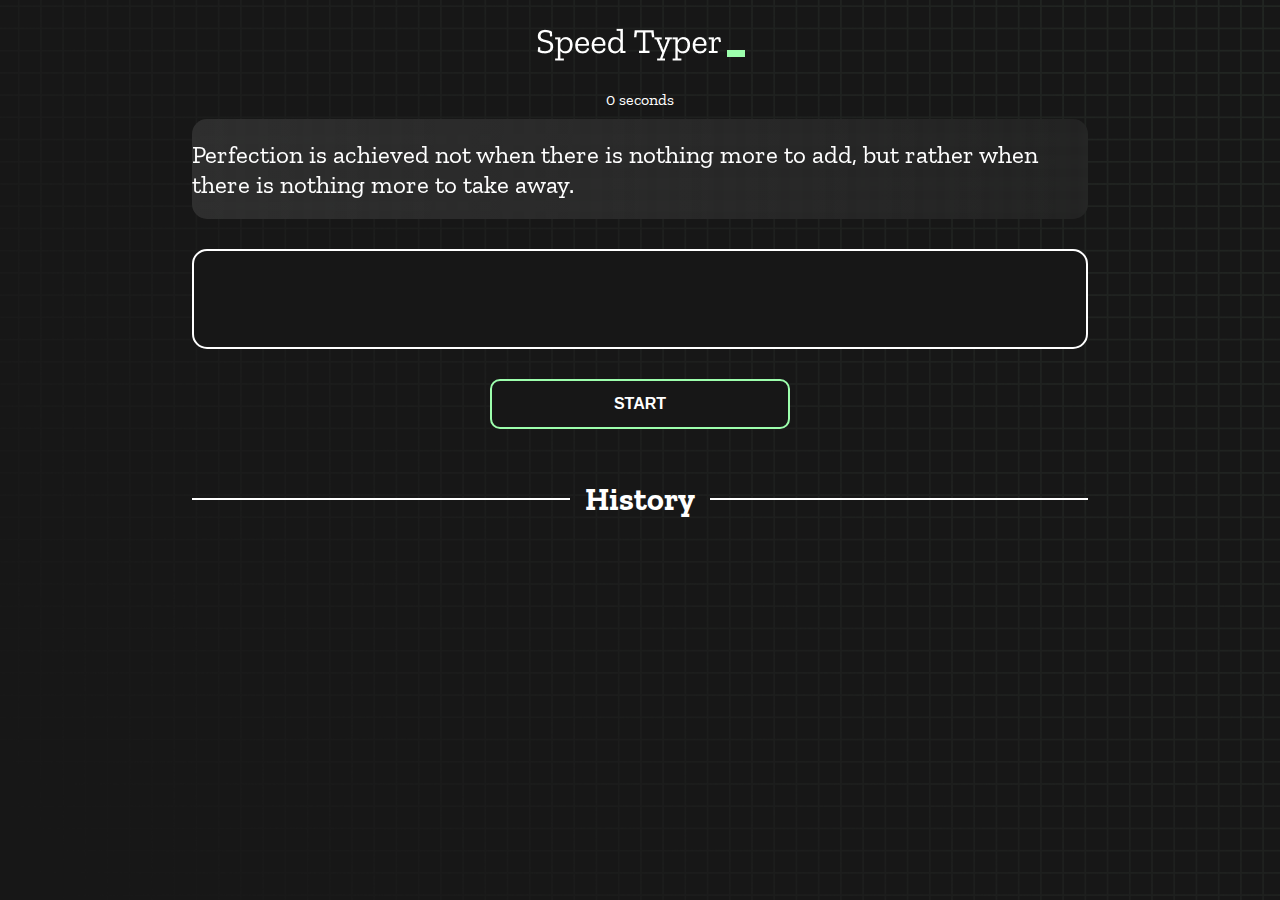
==== index.html @ 48ee15c0 "Initial commit" ====
<!DOCTYPE html>
<html lang="en">
  <head>
    <meta charset="UTF-8" />
    <meta http-equiv="X-UA-Compatible" content="IE=edge" />
    <meta name="viewport" content="width=device-width, initial-scale=1.0" />
    <title>Speed Monster</title>
    <link rel="stylesheet" href="styles.css" />
    <link rel="preconnect" href="https://fonts.googleapis.com" />
    <link rel="preconnect" href="https://fonts.gstatic.com" crossorigin />
    <link
      href="https://fonts.googleapis.com/css2?family=Zilla+Slab:wght@300;400;500&display=swap"
      rel="stylesheet"
    />
  </head>
  <body>
    <h1 class="title"><img src="./logo.png" /></h1>
    <div id="show-time">0 seconds</div>

    <div class="box-container">
      <div id="question"></div>

      <div id="display" class="inactive"></div>

      <div class="buttons">
        <button id="starts">START</button>
      </div>

      <div class="divider-container">
        <div class="line"></div>
        <h1 class="title2">History</h1>
        <div class="line"></div>
      </div>
      <div id="histories"></div>
    </div>

    <div id="countdown"></div>
    <div id="modal-background" class="hidden"></div>
    <div id="result" class="hidden"></div>

    <script src="./history.js"></script>
    <script src="./script.js"></script>
  </body>
</html>
---- styles.css ----
* {
  padding: 0;
  margin: 0;
  box-sizing: border-box;
}

body {
  background-image: url("./bg.png");
  background-size: cover;
  background-position: left top;
  font-family: "Zilla Slab", serif;
}

.box-container {
  width: 70%;
  margin: 0 auto;
}

#question {
  height: 100px;
  display: flex;
  align-items: center;
  justify-content: center;
  color: white;
  font-size: 25px;
  border-radius: 15px;
  background: rgb(255, 255, 255);
  background: linear-gradient(
    92.49deg,
    rgba(255, 255, 255, 0.1) 0.18%,
    rgba(255, 255, 255, 0.05) 99.85%
  );
  backdrop-filter: blur(5px);
  margin-bottom: 30px;
}

#display {
  height: 100px;
  display: flex;
  flex-wrap: wrap;
  align-items: center;
  padding-left: 5rem;
  color: white;
  font-size: 32px;
  background-color: #171717;
  border: 2px solid #9dffad;
  border-radius: 15px;
}

#countdown {
  position: fixed;
  height: 100vh;
  width: 100vw;
  background-color: rgba(0, 0, 0, 0.8);
  top: 0;
  left: 0;
  display: flex;
  align-items: center;
  justify-content: center;
  font-size: 3rem;
  color: white;
  display: none;
}
#result {
  position: fixed;
  top: 10%; 
  left: 10%;
  transform: translate(-50%, -50%);
  height: 250px;
  width: 400px;
  background-color: #171717;
  border-radius: 15px;
  border: 2px solid #9dffad;
  color: white;
  text-align: center;
  padding: 2rem;
}
#show-time{
  text-align: center;
  color: white;
  margin: 10px 0;
}

.green {
  color: #9dffad;
}
.red {
  color: #eb6565;
}
.bold {
  font-weight: 700;
}
.inactive {
  border: 2px solid white !important;
}
.hidden {
  display: none;
}
.title {
  text-align: center;
  color: white;
  margin: 20px 0;
}

.divider-container {
  height: 80px;
  display: flex;
  justify-content: center;
  align-items: center;
  gap: 15px;
  margin: 0 auto;
}

.line {
  height: 2px;
  background: white;
  width: 100%;
}

.title2 {
  color: white;
  display: block;
}

.buttons {
  display: flex;
  justify-content: center;
  margin: 30px 0;
}
button {
  padding: 10px 20px;
  border: none;
  font-size: 16px;
  font-weight: bold;
  width: 300px;
  height: 50px;
  color: white;
  background-color: #171717;
  border-radius: 10px;
  border: 2px solid #9dffad;
  cursor: pointer;
}

#histories {
  display: flex;
  flex-wrap: wrap;
  justify-content: space-around;
}

.card {
  width: 100%;
  height: 100%;
  padding: 50px;
  display: flex;
  justify-content: space-between;
  align-items: center;
  padding: 20px 30px;
  color: white;
  border-radius: 15px;
  background: rgb(255, 255, 255);
  background: linear-gradient(
    92.49deg,
    rgba(255, 255, 255, 0.1) 0.18%,
    rgba(255, 255, 255, 0.05) 99.85%
  );
  backdrop-filter: blur(5px);
  margin-bottom: 30px;
}

#modal-background {
  background: rgb(255, 255, 255);
  background: linear-gradient(
    92.49deg,
    rgba(255, 255, 255, 0.1) 0.18%,
    rgba(255, 255, 255, 0.05) 99.85%
  );
  backdrop-filter: blur(5px);
  height: 100vh;
  width: 100%;
  position: fixed;
  top: 0;
}

@media only screen and (max-width: 700px) {
  .box-container {
    padding: 0 20px;
    width: 100%;
  }
  .card {
    flex-direction: column;
  }
}
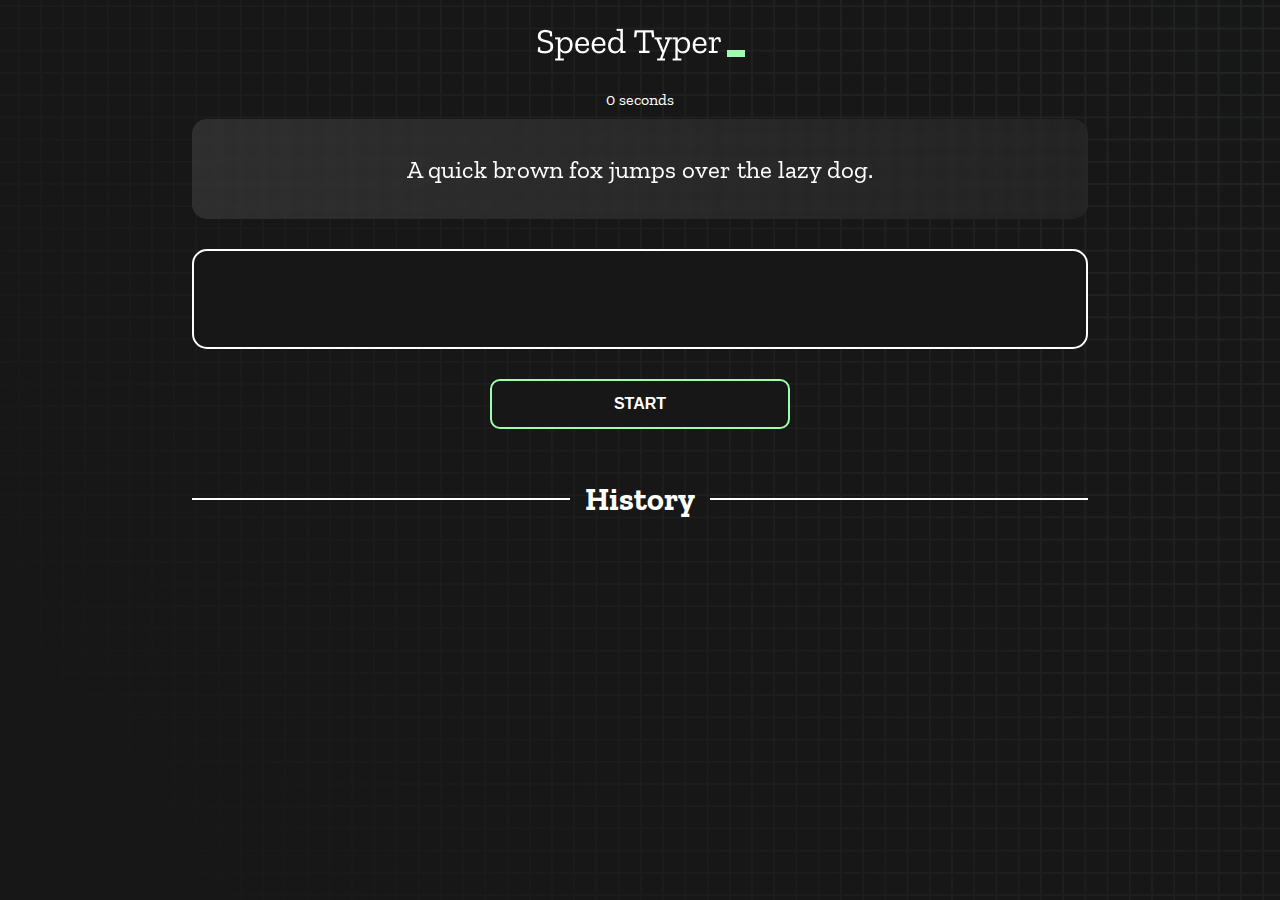
==== commit 8cfb0e30: "first commit" ====
--- a/index.html
+++ b/index.html
@@ -1,44 +1,44 @@
 <!DOCTYPE html>
 <html lang="en">
-  <head>
-    <meta charset="UTF-8" />
-    <meta http-equiv="X-UA-Compatible" content="IE=edge" />
-    <meta name="viewport" content="width=device-width, initial-scale=1.0" />
-    <title>Speed Monster</title>
-    <link rel="stylesheet" href="styles.css" />
-    <link rel="preconnect" href="https://fonts.googleapis.com" />
-    <link rel="preconnect" href="https://fonts.gstatic.com" crossorigin />
-    <link
-      href="https://fonts.googleapis.com/css2?family=Zilla+Slab:wght@300;400;500&display=swap"
-      rel="stylesheet"
-    />
-  </head>
-  <body>
-    <h1 class="title"><img src="./logo.png" /></h1>
-    <div id="show-time">0 seconds</div>
 
-    <div class="box-container">
-      <div id="question"></div>
+<head>
+  <meta charset="UTF-8" />
+  <meta http-equiv="X-UA-Compatible" content="IE=edge" />
+  <meta name="viewport" content="width=device-width, initial-scale=1.0" />
+  <title>Speed Monster assignment</title>
+  <link rel="stylesheet" href="styles.css" />
+  <link rel="preconnect" href="https://fonts.googleapis.com" />
+  <link rel="preconnect" href="https://fonts.gstatic.com" crossorigin />
+  <link href="https://fonts.googleapis.com/css2?family=Zilla+Slab:wght@300;400;500&display=swap" rel="stylesheet" />
+</head>
 
-      <div id="display" class="inactive"></div>
+<body>
+  <h1 class="title"><img src="./logo.png" /></h1>
+  <div id="show-time">0 seconds</div>
 
-      <div class="buttons">
-        <button id="starts">START</button>
-      </div>
+  <div class="box-container">
+    <div id="question"></div>
 
-      <div class="divider-container">
-        <div class="line"></div>
-        <h1 class="title2">History</h1>
-        <div class="line"></div>
-      </div>
-      <div id="histories"></div>
+    <div id="display" class="inactive"></div>
+
+    <div class="buttons">
+      <button id="starts">START</button>
     </div>
 
-    <div id="countdown"></div>
-    <div id="modal-background" class="hidden"></div>
-    <div id="result" class="hidden"></div>
+    <div class="divider-container">
+      <div class="line"></div>
+      <h1 class="title2">History</h1>
+      <div class="line"></div>
+    </div>
+    <div id="histories"></div>
+  </div>
 
-    <script src="./history.js"></script>
-    <script src="./script.js"></script>
-  </body>
-</html>
+  <div id="countdown"></div>
+  <div id="modal-background" class="hidden"></div>
+  <div id="result" class="hidden"></div>
+
+  <script src="./history.js"></script>
+  <script src="./script.js"></script>
+</body>
+
+</html>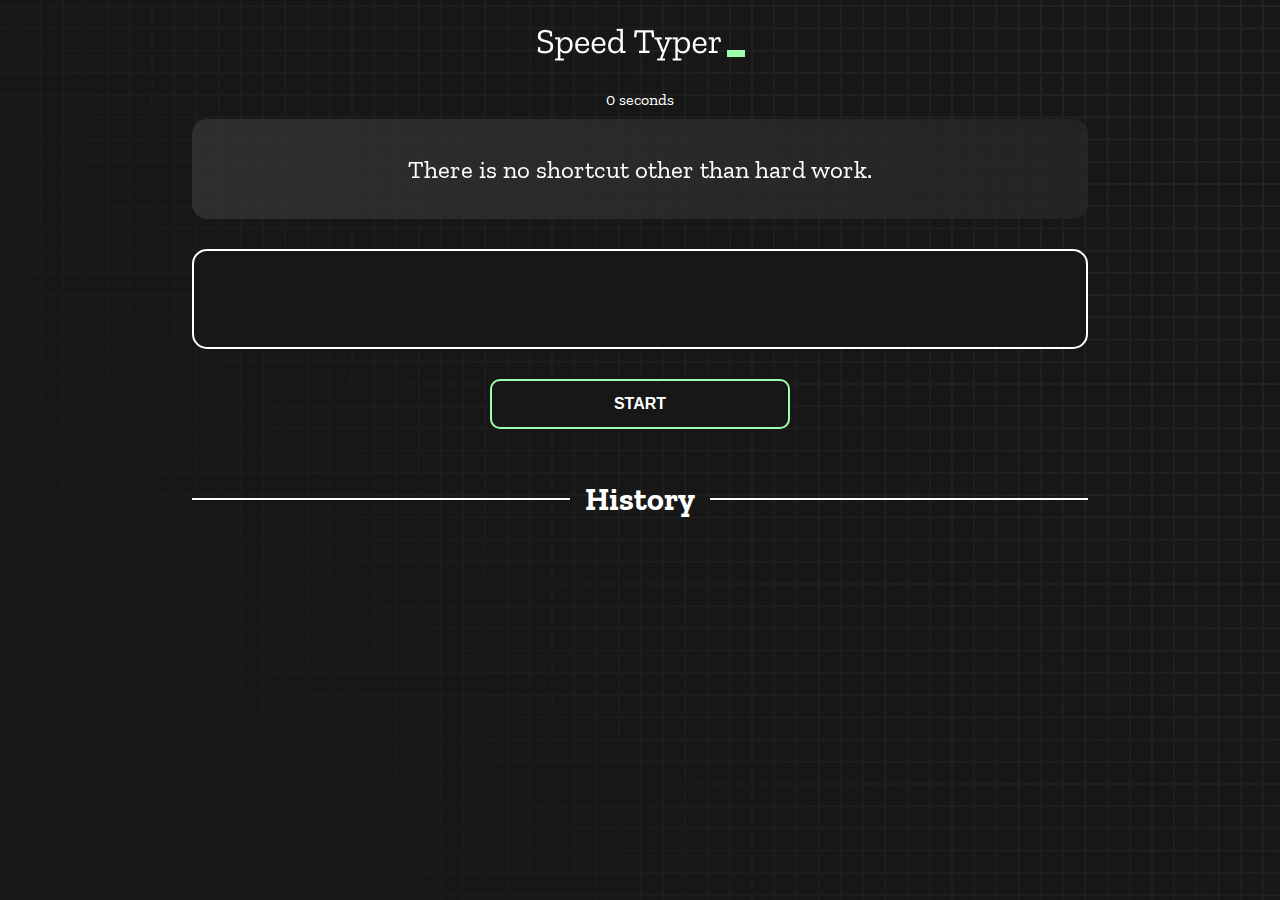
==== commit b4c0be79: "show modal in middle of page" ====
--- a/index.html
+++ b/index.html
@@ -13,7 +13,7 @@
 </head>
 
 <body>
-  <h1 class="title"><img src="./logo.png" /></h1>
+  <h1 class="title"><img src="./logo.png" alt="bgc"></h1>
   <div id="show-time">0 seconds</div>
 
   <div class="box-container">
--- a/styles.css
+++ b/styles.css
@@ -25,11 +25,9 @@
   font-size: 25px;
   border-radius: 15px;
   background: rgb(255, 255, 255);
-  background: linear-gradient(
-    92.49deg,
-    rgba(255, 255, 255, 0.1) 0.18%,
-    rgba(255, 255, 255, 0.05) 99.85%
-  );
+  background: linear-gradient(92.49deg,
+      rgba(255, 255, 255, 0.1) 0.18%,
+      rgba(255, 255, 255, 0.05) 99.85%);
   backdrop-filter: blur(5px);
   margin-bottom: 30px;
 }
@@ -61,21 +59,23 @@
   color: white;
   display: none;
 }
+
 #result {
   position: fixed;
-  top: 10%; 
-  left: 10%;
+  top: 40%;
+  left: 50%;
   transform: translate(-50%, -50%);
-  height: 250px;
+  height: 300px;
   width: 400px;
   background-color: #171717;
   border-radius: 15px;
-  border: 2px solid #9dffad;
+  border: 2px solid #0aff3396;
   color: white;
   text-align: center;
   padding: 2rem;
 }
-#show-time{
+
+#show-time {
   text-align: center;
   color: white;
   margin: 10px 0;
@@ -84,18 +84,23 @@
 .green {
   color: #9dffad;
 }
+
 .red {
   color: #eb6565;
 }
+
 .bold {
   font-weight: 700;
 }
+
 .inactive {
   border: 2px solid white !important;
 }
+
 .hidden {
   display: none;
 }
+
 .title {
   text-align: center;
   color: white;
@@ -127,6 +132,7 @@
   justify-content: center;
   margin: 30px 0;
 }
+
 button {
   padding: 10px 20px;
   border: none;
@@ -158,27 +164,24 @@
   color: white;
   border-radius: 15px;
   background: rgb(255, 255, 255);
-  background: linear-gradient(
-    92.49deg,
-    rgba(255, 255, 255, 0.1) 0.18%,
-    rgba(255, 255, 255, 0.05) 99.85%
-  );
+  background: linear-gradient(92.49deg,
+      rgba(255, 255, 255, 0.1) 0.18%,
+      rgba(255, 255, 255, 0.05) 99.85%);
   backdrop-filter: blur(5px);
   margin-bottom: 30px;
 }
 
 #modal-background {
   background: rgb(255, 255, 255);
-  background: linear-gradient(
-    92.49deg,
-    rgba(255, 255, 255, 0.1) 0.18%,
-    rgba(255, 255, 255, 0.05) 99.85%
-  );
+  background: linear-gradient(92.49deg,
+      rgba(255, 255, 255, 0.1) 0.18%,
+      rgba(255, 255, 255, 0.05) 99.85%);
   backdrop-filter: blur(5px);
   height: 100vh;
   width: 100%;
   position: fixed;
   top: 0;
+
 }
 
 @media only screen and (max-width: 700px) {
@@ -186,7 +189,8 @@
     padding: 0 20px;
     width: 100%;
   }
+
   .card {
     flex-direction: column;
   }
-}
+}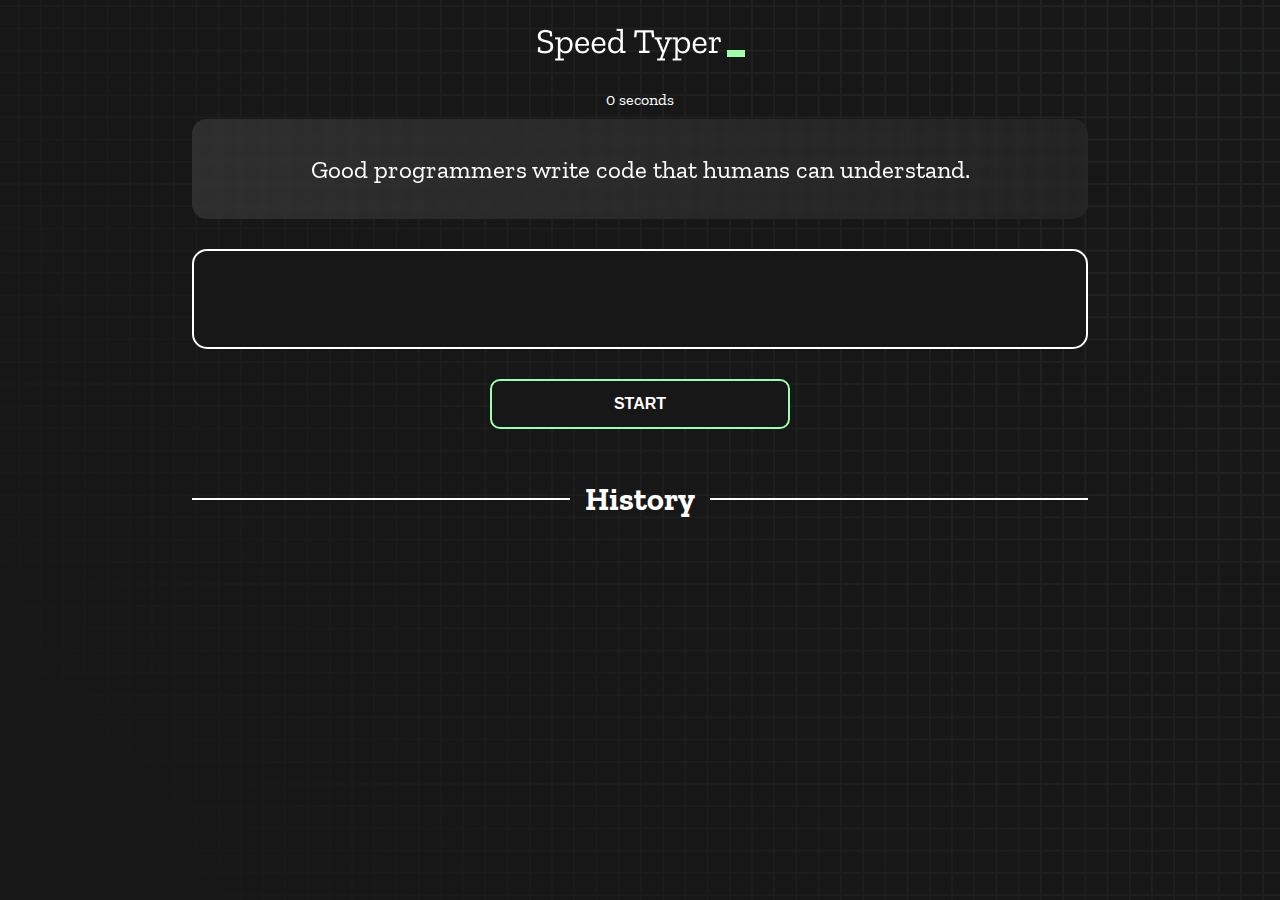
==== commit 8c33079a: "responsive for desktop" ====
--- a/index.html
+++ b/index.html
@@ -9,6 +9,12 @@
   <link rel="stylesheet" href="styles.css" />
   <link rel="preconnect" href="https://fonts.googleapis.com" />
   <link rel="preconnect" href="https://fonts.gstatic.com" crossorigin />
+  <!-- bootstrap  -->
+
+  <script src="https://cdn.jsdelivr.net/npm/bootstrap@5.2.1/dist/js/bootstrap.bundle.min.js"
+    integrity="sha384-u1OknCvxWvY5kfmNBILK2hRnQC3Pr17a+RTT6rIHI7NnikvbZlHgTPOOmMi466C8"
+    crossorigin="anonymous"></script>
+  </body>
   <link href="https://fonts.googleapis.com/css2?family=Zilla+Slab:wght@300;400;500&display=swap" rel="stylesheet" />
 </head>
 
--- a/styles.css
+++ b/styles.css
@@ -62,7 +62,7 @@
 
 #result {
   position: fixed;
-  top: 40%;
+  top: 38%;
   left: 50%;
   transform: translate(-50%, -50%);
   height: 300px;
@@ -163,7 +163,7 @@
   padding: 20px 30px;
   color: white;
   border-radius: 15px;
-  background: rgb(255, 255, 255);
+  background: rgb(252, 245, 245);
   background: linear-gradient(92.49deg,
       rgba(255, 255, 255, 0.1) 0.18%,
       rgba(255, 255, 255, 0.05) 99.85%);
@@ -184,13 +184,49 @@
 
 }
 
-@media only screen and (max-width: 700px) {
+@media only screen and (max-width: 767px) {
   .box-container {
     padding: 0 20px;
     width: 100%;
   }
 
   .card {
+    display: flex;
     flex-direction: column;
+    margin: 1rem;
+  }
+
+  .card>h3 {
+    margin-bottom: 20px;
+  }
+}
+
+@media only screen and (min-width:768px) {
+  #histories {
+    display: grid;
+    grid-template-columns: repeat(2, 1fr);
+    grid-gap: 2rem;
+  }
+
+  .card {
+    display: flex;
+    flex-direction: column;
+    justify-content: space-around;
+  }
+
+  .card>h3 {
+    font-size: 16px;
+  }
+}
+
+@media only screen and (min-width:992px) {
+  #histories {
+    display: grid;
+    grid-template-columns: repeat(3, 1fr);
+    grid-gap: 2rem;
+  }
+
+  .card>h3 {
+    font-size: 20px;
   }
 }